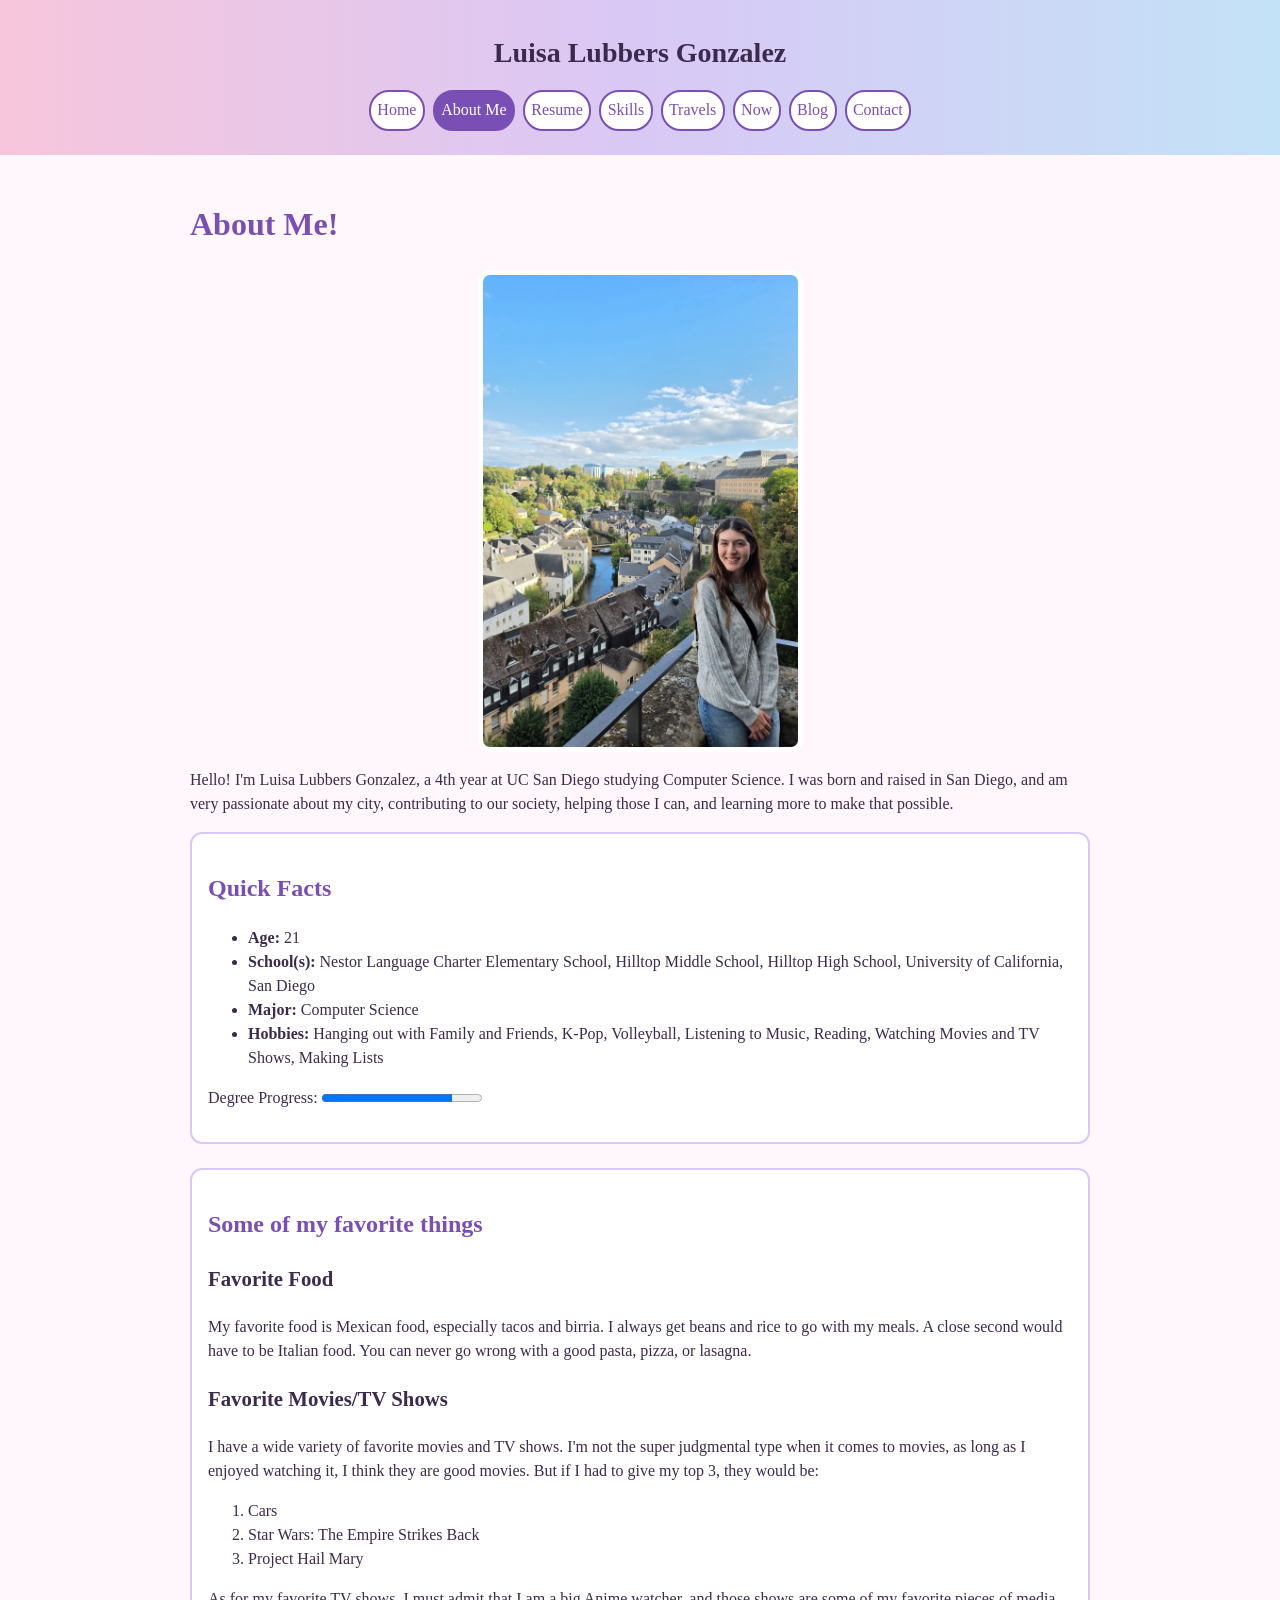
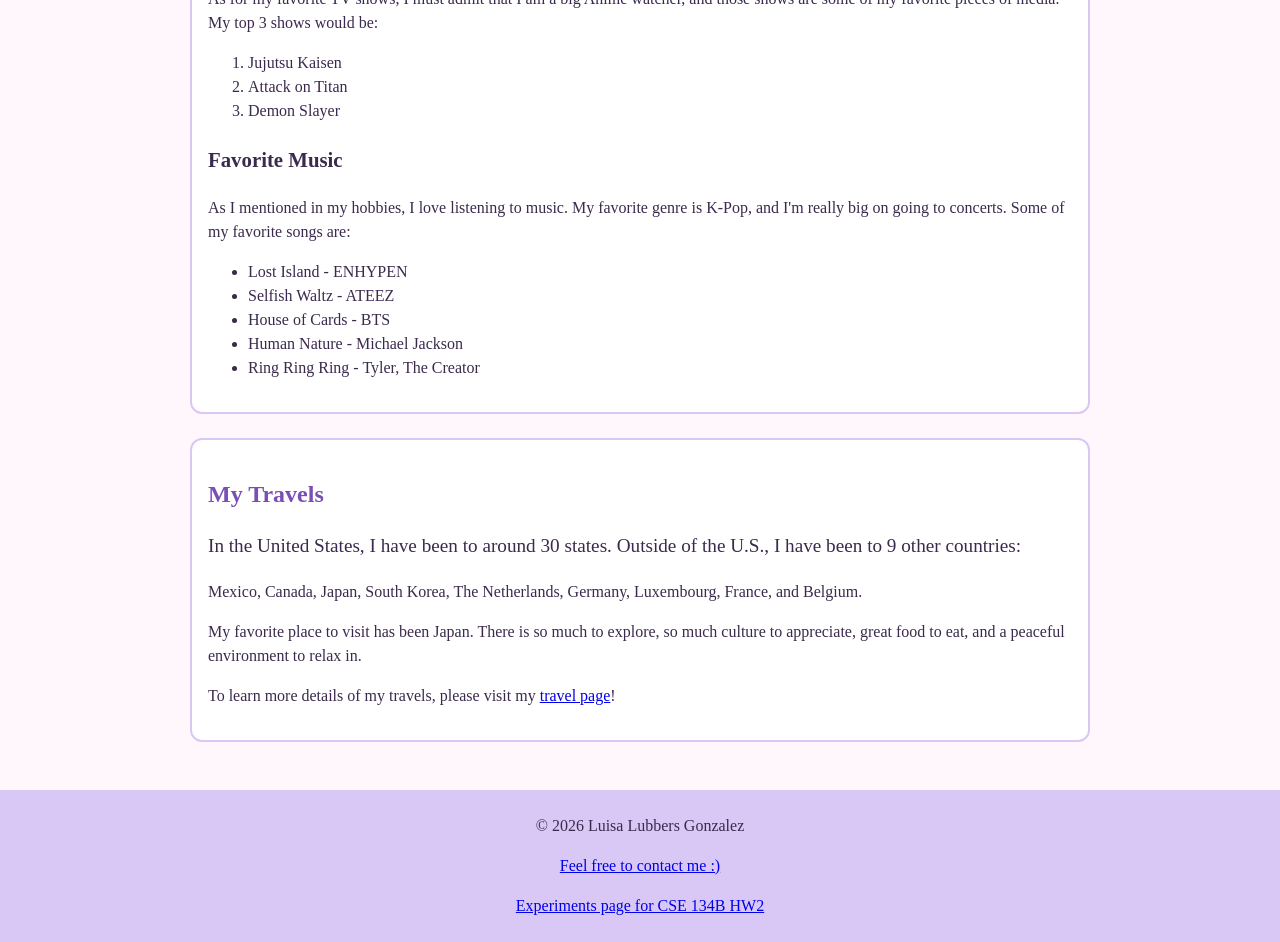
==== about-me.html @ 93fefa30 "Copy HW3 portfolio to start HW4" ====
<!DOCTYPE html>
<html lang="en">
<head>
    <meta charset="UTF-8">
    <meta name="viewport" content="width=device-width, initial-scale=1.0">
    <meta name="view-transition" content="same-origin">
    <title>About Me</title>
    <link rel="stylesheet" href="style.css">
</head>

<body>
    <header>
        <p><a href="index.html">Luisa Lubbers Gonzalez</a></p>
        <nav aria-label="Main">
        <ul>
            <li><a href="index.html">Home</a></li>
            <li><a href="about-me.html" aria-current="page">About Me</a></li>
            <li><a href="resume.html">Resume</a></li>
            <li><a href="my-skills.html">Skills</a></li>
            <li><a href="my-travels.html">Travels</a></li>
            <li><a href="now.html">Now</a></li>
            <li><a href="blog.html">Blog</a></li>
            <li><a href="contact-me.html">Contact</a></li>
        </ul>
        </nav>
    </header>

  <main>
    <h1>About Me!</h1>
    <img src="pictures/me.jpg" alt="A picture of me in Luxembourg" width="310" height="350">
    <p>Hello! I'm Luisa Lubbers Gonzalez, a 4th year at UC San Diego studying Computer Science. I was born and raised in San Diego, and am very passionate about my city, contributing to our society, helping those I can, and learning more to make that possible.</p>

    <section>
        <h2>Quick Facts</h2>
        <ul>
            <li><b>Age:</b> 21</li>
            <li><b>School(s):</b> Nestor Language Charter Elementary School, Hilltop Middle School, Hilltop High School, University of California, San Diego</li>
            <li><b>Major:</b> Computer Science</li>
            <li><b>Hobbies:</b> Hanging out with Family and Friends, K-Pop, Volleyball, Listening to Music, Reading, Watching Movies and TV Shows, Making Lists </li>
        </ul>
        <p>
            <label for="degree-progress">Degree Progress:</label>
            <progress id="degree-progress" value="3.25" max="4">Year 3 of 4</progress>
        </p>
    </section>

    <section>
        <h2>Some of my favorite things</h2>
        <h3>Favorite Food</h3>
        <p>My favorite food is Mexican food, especially tacos and birria. I always get beans and rice to go with my meals. A close second would have to be Italian food. You can never go wrong with a good pasta, pizza, or lasagna.</p>
        <h3>Favorite Movies/TV Shows</h3>
        <p>I have a wide variety of favorite movies and TV shows. I'm not the super judgmental type when it comes to movies, as long as I enjoyed watching it, I think they are good movies. But if I had to give my top 3, they would be:</p>
        <ol>
            <li>Cars</li>
            <li>Star Wars: The Empire Strikes Back</li>
            <li>Project Hail Mary</li>
        </ol>
        <p> As for my favorite TV shows, I must admit that I am a big Anime watcher, and those shows are some of my favorite pieces of media. My top 3 shows would be: </p>
        <ol>
            <li>Jujutsu Kaisen</li>
            <li>Attack on Titan</li>
            <li>Demon Slayer</li>
        </ol>
        <h3>Favorite Music</h3>
        <p>As I mentioned in my hobbies, I love listening to music. My favorite genre is K-Pop, and I'm really big on going to concerts. Some of my favorite songs are: </p>
        <ul>
            <li>Lost Island - ENHYPEN</li>
            <li>Selfish Waltz - ATEEZ</li>
            <li>House of Cards - BTS</li>
            <li>Human Nature - Michael Jackson</li>
            <li>Ring Ring Ring - Tyler, The Creator</li>
        </ul>
    </section>

    <section>
        <h2>My Travels</h2>
        <p>In the United States, I have been to around 30 states. Outside of the U.S., I have been to 9 other countries: </p>
        <p>Mexico, Canada, Japan, South Korea, The Netherlands, Germany, Luxembourg, France, and Belgium.</p>
        <p>My favorite place to visit has been Japan. There is so much to explore, so much culture to appreciate, great food to eat, and a peaceful environment to relax in.</p>
        <p>To learn more details of my travels, please visit my <a href="my-travels.html">travel page</a>!</p>
    </section>
  </main>

  <footer>
        <p>&copy; 2026 Luisa Lubbers Gonzalez</p>
        <p><a href="contact-me.html">Feel free to contact me :)</a></p>
        <p><a href="experiments.html">Experiments page for CSE 134B HW2</a></p>
    </footer>
</body>
</html>
---- style.css ----
/* Setting up the variables */
:root {
    --pink: #F7C6DC;
    --purple: #D9C8F5;
    --blue: #C3E2F7;
    --accent: #7A4FB5;
    --text: #3B2A4D;
    --background: #FFF7FB;
    --main-font: "Lora", Georgia,  serif;
    --page-width: 900px;
    --radius: 12px;
    --spacing: 1.5rem;
}

/* Body tag throughout all the pages */
body{
    margin: 0;
    font-family: var(--main-font);
    color: var(--text);
    background-color: var(--background);
    line-height: 1.5;
}

/* Header tags */
header {
    background: linear-gradient(to right, var(--pink), var(--purple), var(--blue));
    padding: 1rem;
    text-align: center;
}

/* Child and descendant combinators to make the link in my header look more like a title, which is inside of the paragraph */
header > p a {
    font-size: 1.75rem;
    font-weight: bold;
    color: var(--text);
    text-decoration: none;
}

/* Descendant combinator for the ul tags inside the navigator tags to seperate and center the different navigation options */
nav ul {
    display: flex;
    flex-wrap: wrap;
    gap: 0.5rem;
    list-style: none;
    align-items: center;
    justify-content: center;
    padding: 0;
    margin: 0.5rem 0;
}
 
/* Descendant combinator for the a tags inside the navigator tags, give round look to navigation */
nav a {
    display: block;
    padding: 0.4em;
    background-color: white;
    border: 2px solid var(--accent);
    border-radius: 20px;
    color: var(--accent);
    text-decoration: none;
}

/* Attribte selector to highlight the navigation link for the page that I am currently on */
a[aria-current="page"] {
    background-color: var(--accent);
    color: white;
}

/* For the content in the main tags */
main {
    max-width: var(--page-width);
    margin: auto;
    padding: var(--spacing);
}

/* h1 tags */
h1 {
    font-size: 2rem;
    color: var(--accent);
}

/* h2 tags */
h2 {
    font-size: 1.5rem;
    color: var(--accent);
}

/* Adjacent siblings combinator so that the first paragraph after a second header is a little bigger */
h2 + p {
    font-size: 1.2rem;
}

/* h3 tags */
h3 {
    font-size: 1.3rem;
}

/* section and article tags */
section, article {
    background-color: white;
    border: 2px solid var(--purple);
    border-radius: var(--radius);
    padding: 1rem;
    margin-bottom: var(--spacing);
}

/* To make my images look a little rounder a photocard effect */
img {
    max-width: 100%;
    width: 315px;
    aspect-ratio: 2/3;
    object-fit: cover;
    height: auto;
    border: 5px solid white;
    border-radius: var(--radius);
}

/* Child combinator to center my images relative to the home page */
main > picture img, main > img, main > section article picture img  {
    display: block;
    margin-left: auto;
    margin-right: auto;
}

/* iframe tags */
iframe {
    max-width: 100%;
    border: 3px solid var(--blue);
}

/* Custom elements from HW2 moved to CSS file */
trip-highlight {
    display: block;
    border: 2px dashed var(--accent);
    border-radius: var(--radius);
    background-color: var(--blue);
    padding: 1rem;
    margin: 1rem 0;
}

/* fieldset tag in contact form */
fieldset {
    border: 2px solid var(--pink);
    border-radius: var(--radius);
    margin-bottom: var(--spacing);
}

/* textarea tags and text/email input type look */
input[type="text"], input[type="email"], textarea {
    width: 350px;
    max-width: 100%;
    padding: 0.5rem;
    border: 2px solid var(--purple);
    font-family: var(--main-font);
}

/* button tag */
button{ 
    padding: 0.4rem;
    background-color: var(--pink);
    border: 1.6px solid var(--accent);
    color: var(--text);
    font-size: 1rem;
}

/* To create a footer look */
footer{ 
    background-color: var(--purple);
    text-align: center;
    padding: 0.5rem;
}

/* Look for hovering over links */
a:hover { 
    color: var(--text);
    background-color: var(--blue);
}

/* Look for hovering over buttons */
button:hover {
    background-color: var(--blue);
}

/* Focusing on interactive elements */
a:focus, input:focus, textarea:focus, button:focus { 
    outline: 2px solid var(--accent);
    outline-offset: 1.5px;
}

/* Media query that changes the layout for a narrow screen */
@media (max-width: 500px) {
    nav ul { 
        flex-direction: column;
        align-items: center;
    }

    h1 {
        font-size: 1.5rem;
    }

    main {
        padding: 1rem;
    }
}
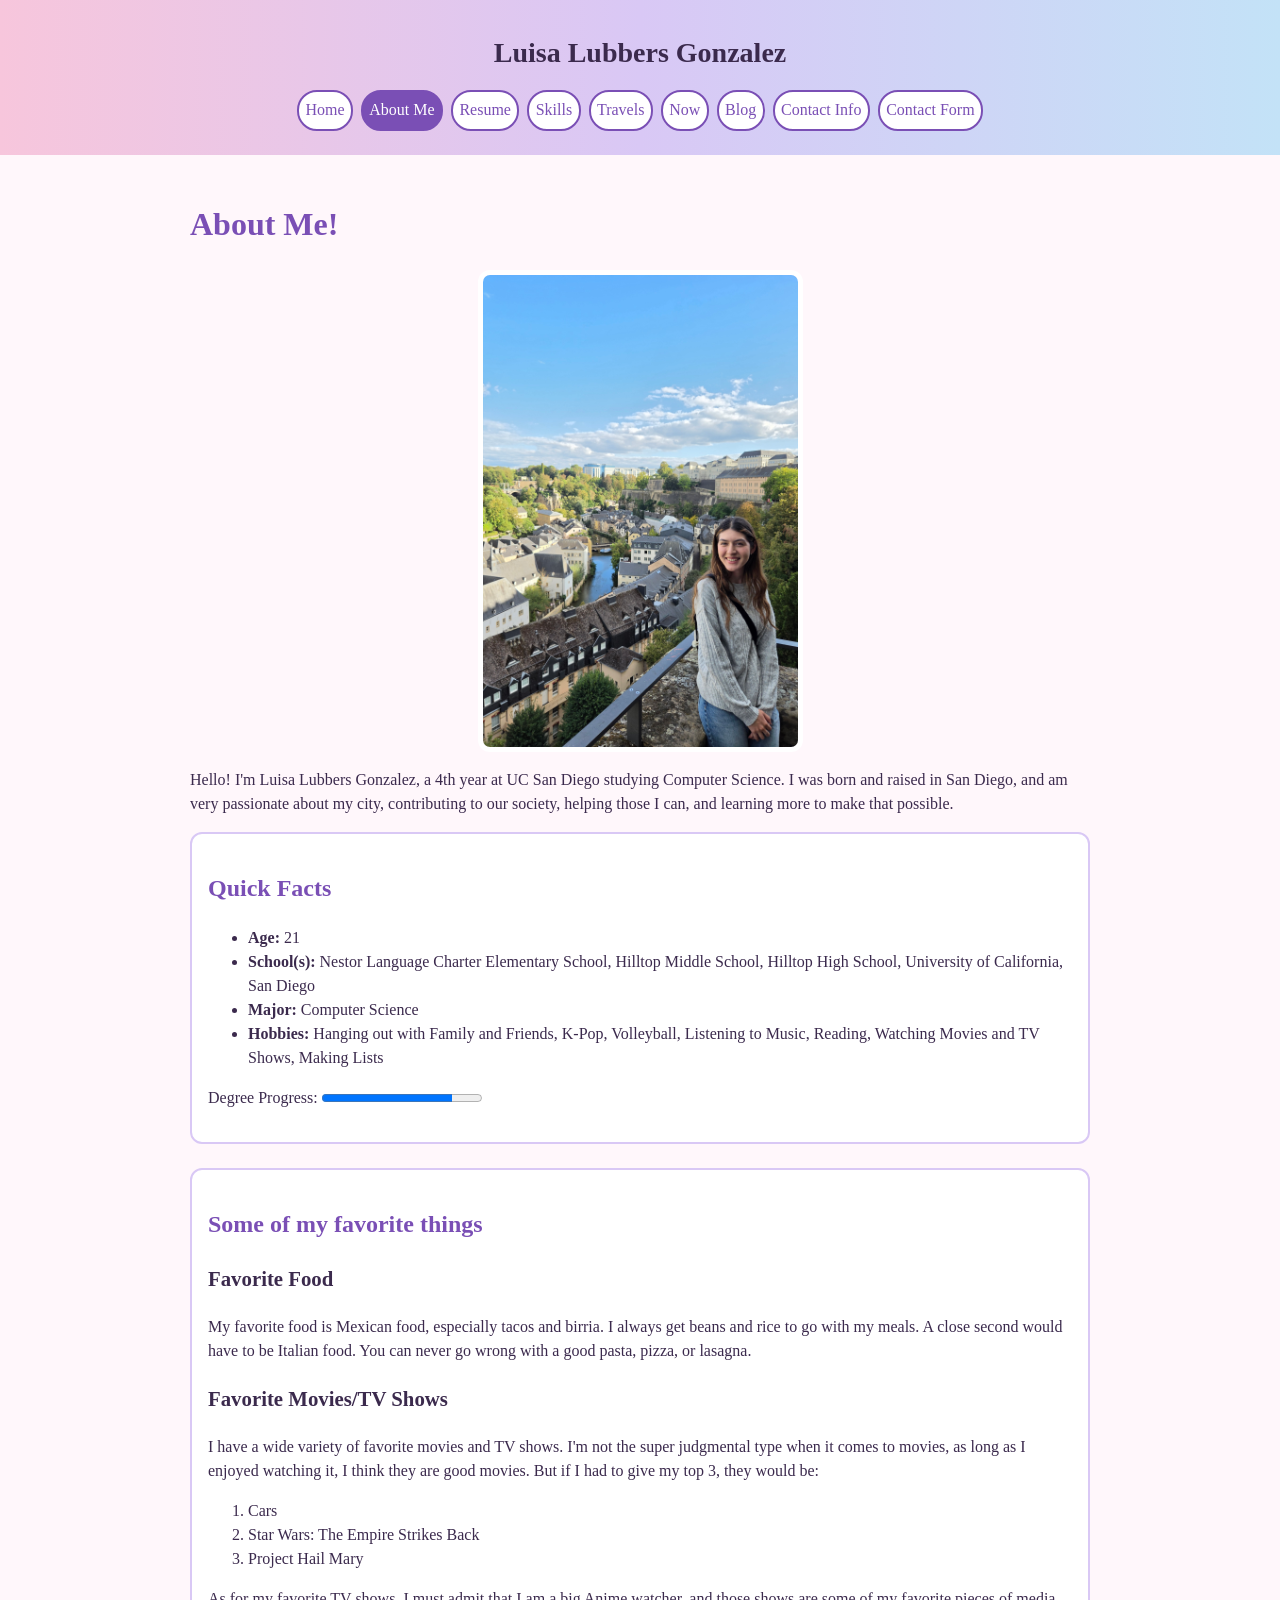
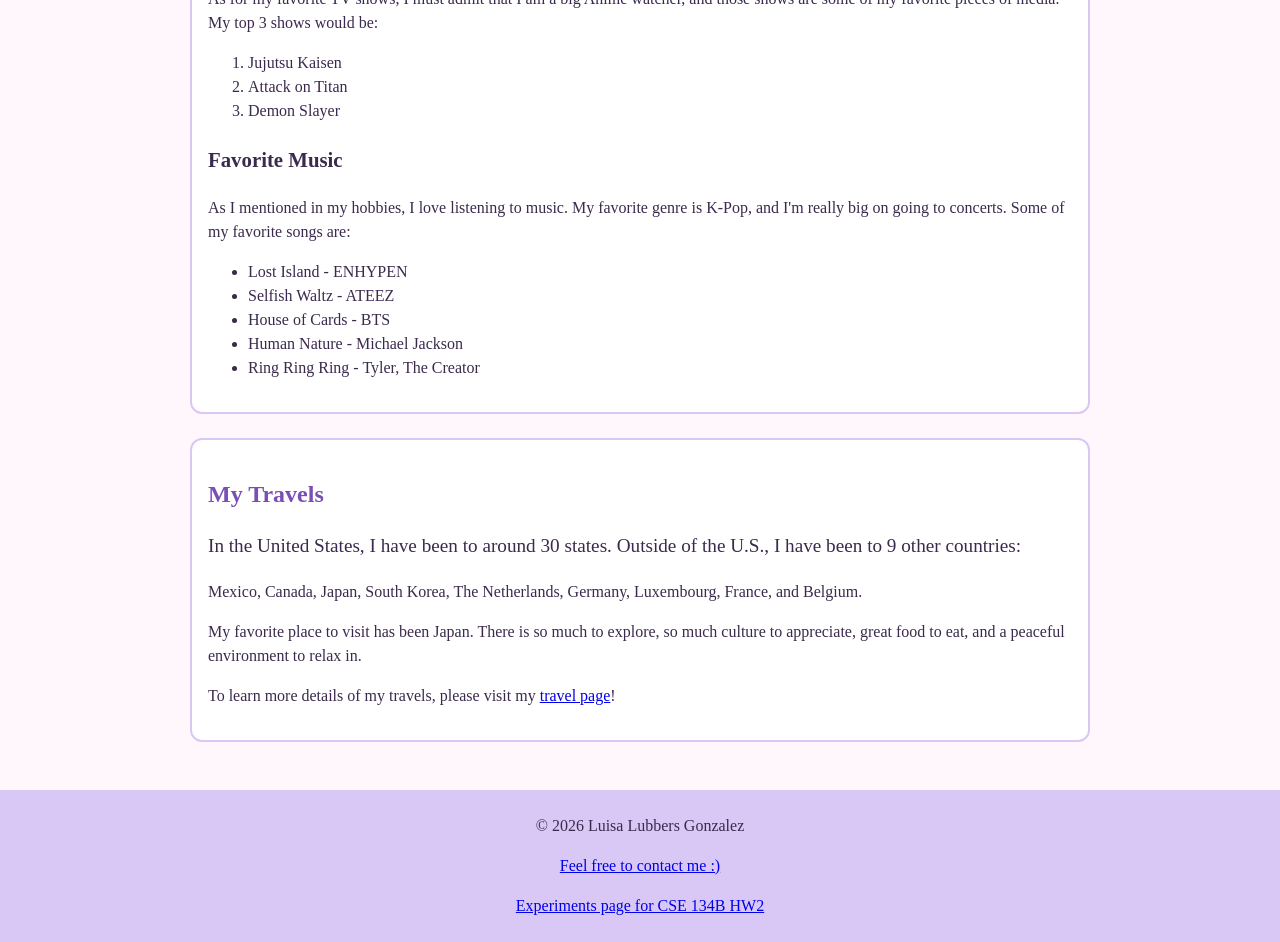
==== commit 10a4e662: "Adding contact form with no JS and nav link on pages to the form" ====
--- a/about-me.html
+++ b/about-me.html
@@ -20,7 +20,8 @@
             <li><a href="my-travels.html">Travels</a></li>
             <li><a href="now.html">Now</a></li>
             <li><a href="blog.html">Blog</a></li>
-            <li><a href="contact-me.html">Contact</a></li>
+            <li><a href="contact-me.html">Contact Info</a></li>
+            <li><a href="form-no-js.html">Contact Form</a></li>
         </ul>
         </nav>
     </header>
--- a/style.css
+++ b/style.css
@@ -200,4 +200,30 @@
     main {
         padding: 1rem;
     }
+}
+
+.field {
+    display: flex;
+    flex-direction: column;
+    gap: 0.25rem;
+    margin-bottom: var(--spacing);
+}
+
+.hint {
+    margin: 0;
+    font-size: 0.9rem;
+}
+
+input:required, textarea:required {
+    border-color: var(--accent);
+}
+
+input:user-invalid, textarea:user-invalid {
+    border-color: #B3261E;
+    border-style: dashed;
+    background-color: #FFF0F3;
+}
+
+input:user-valid, textarea:user-valid {
+    border-color: #2E7D32;
 }
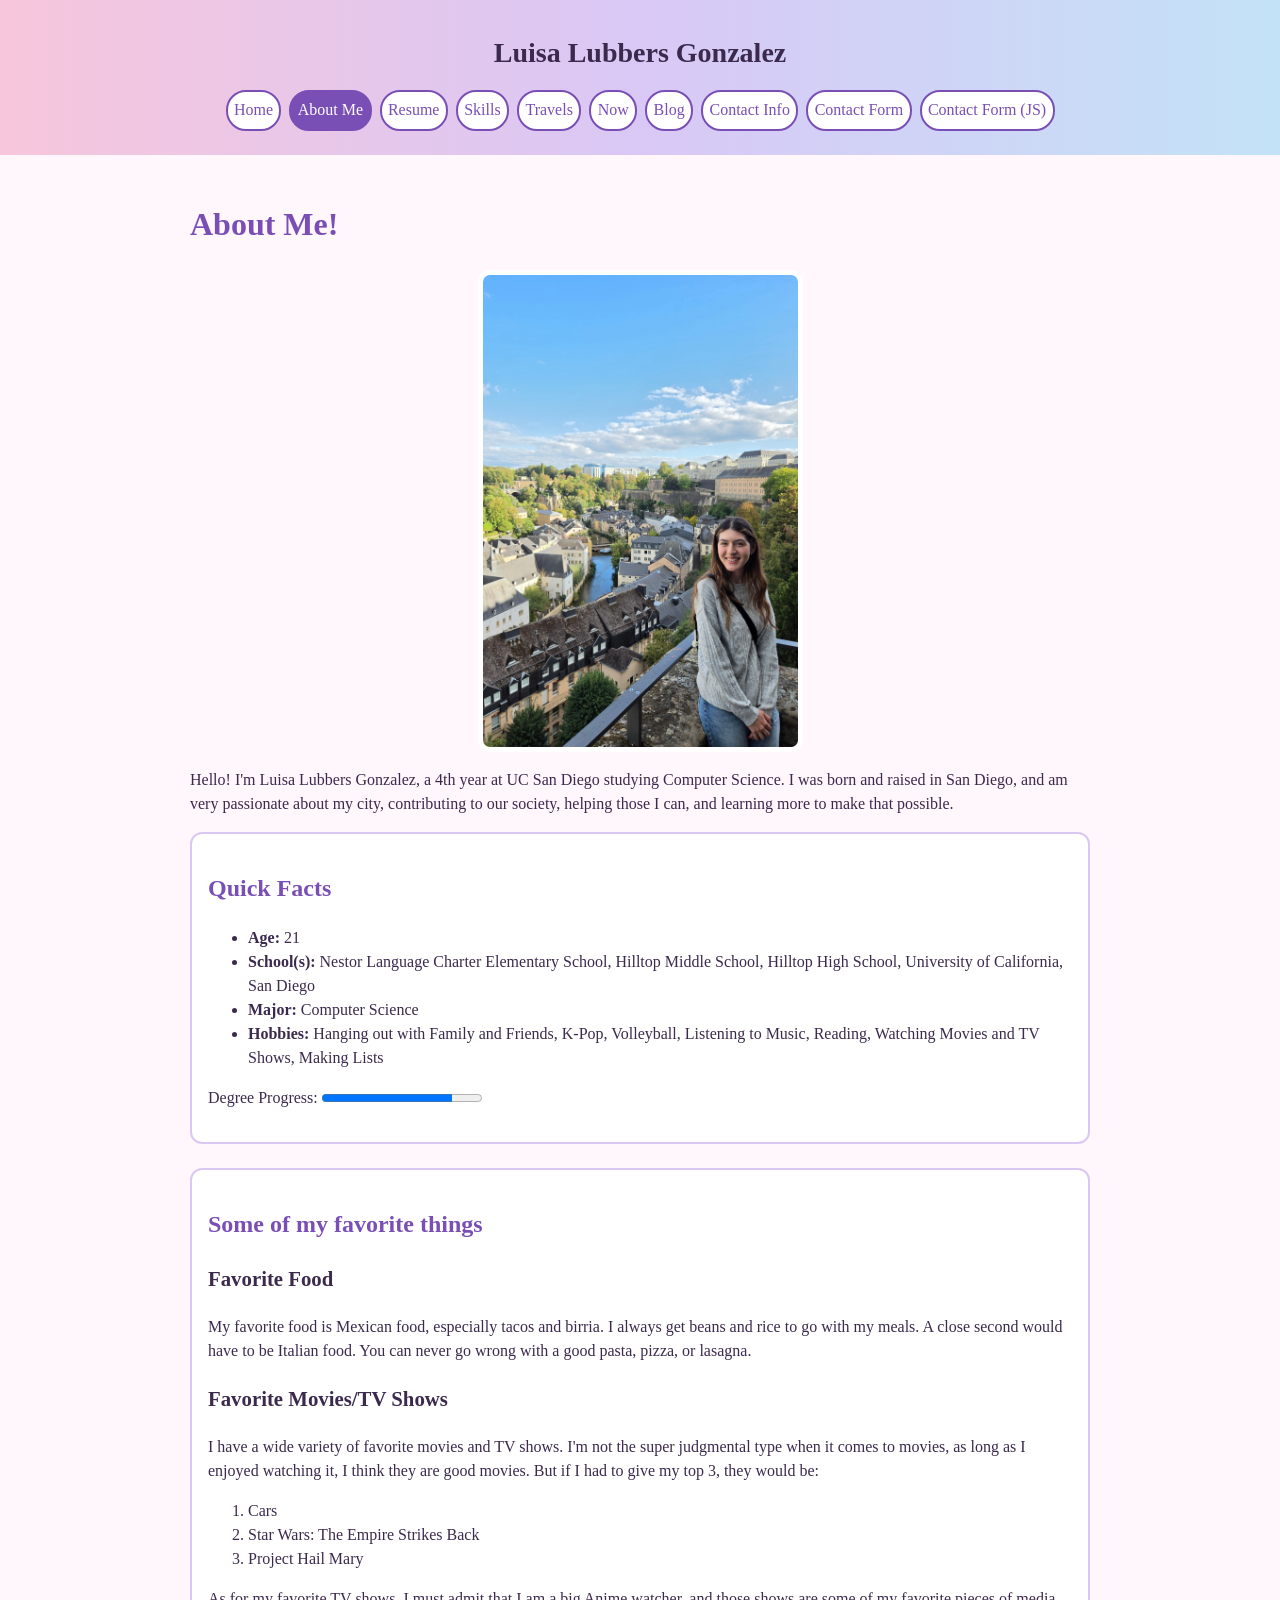
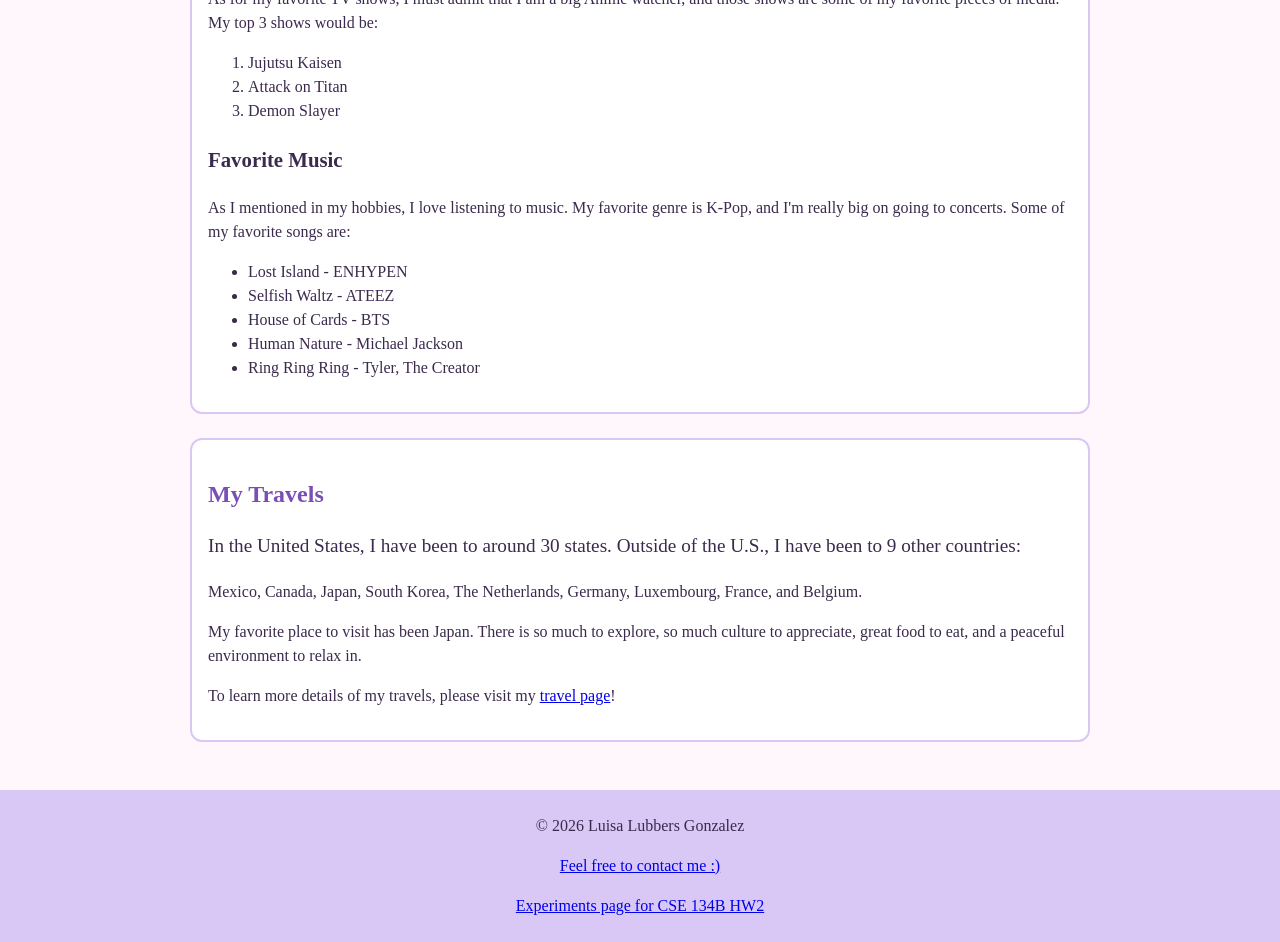
==== commit a64587bc: "added java script per guidelines in part 3" ====
--- a/about-me.html
+++ b/about-me.html
@@ -22,6 +22,7 @@
             <li><a href="blog.html">Blog</a></li>
             <li><a href="contact-me.html">Contact Info</a></li>
             <li><a href="form-no-js.html">Contact Form</a></li>
+            <li><a href="form-with-js.html">Contact Form (JS)</a></li>
         </ul>
         </nav>
     </header>
--- a/style.css
+++ b/style.css
@@ -226,4 +226,14 @@
 
 input:user-valid, textarea:user-valid {
     border-color: #2E7D32;
+}
+
+#char-warning.near-limit {
+    font-weight: bold;
+    color: #8A4B00;
+}
+
+#char-warning.at-limit, #error-area li {
+    font-weight: bold;
+    color: #B3261E;
 }
